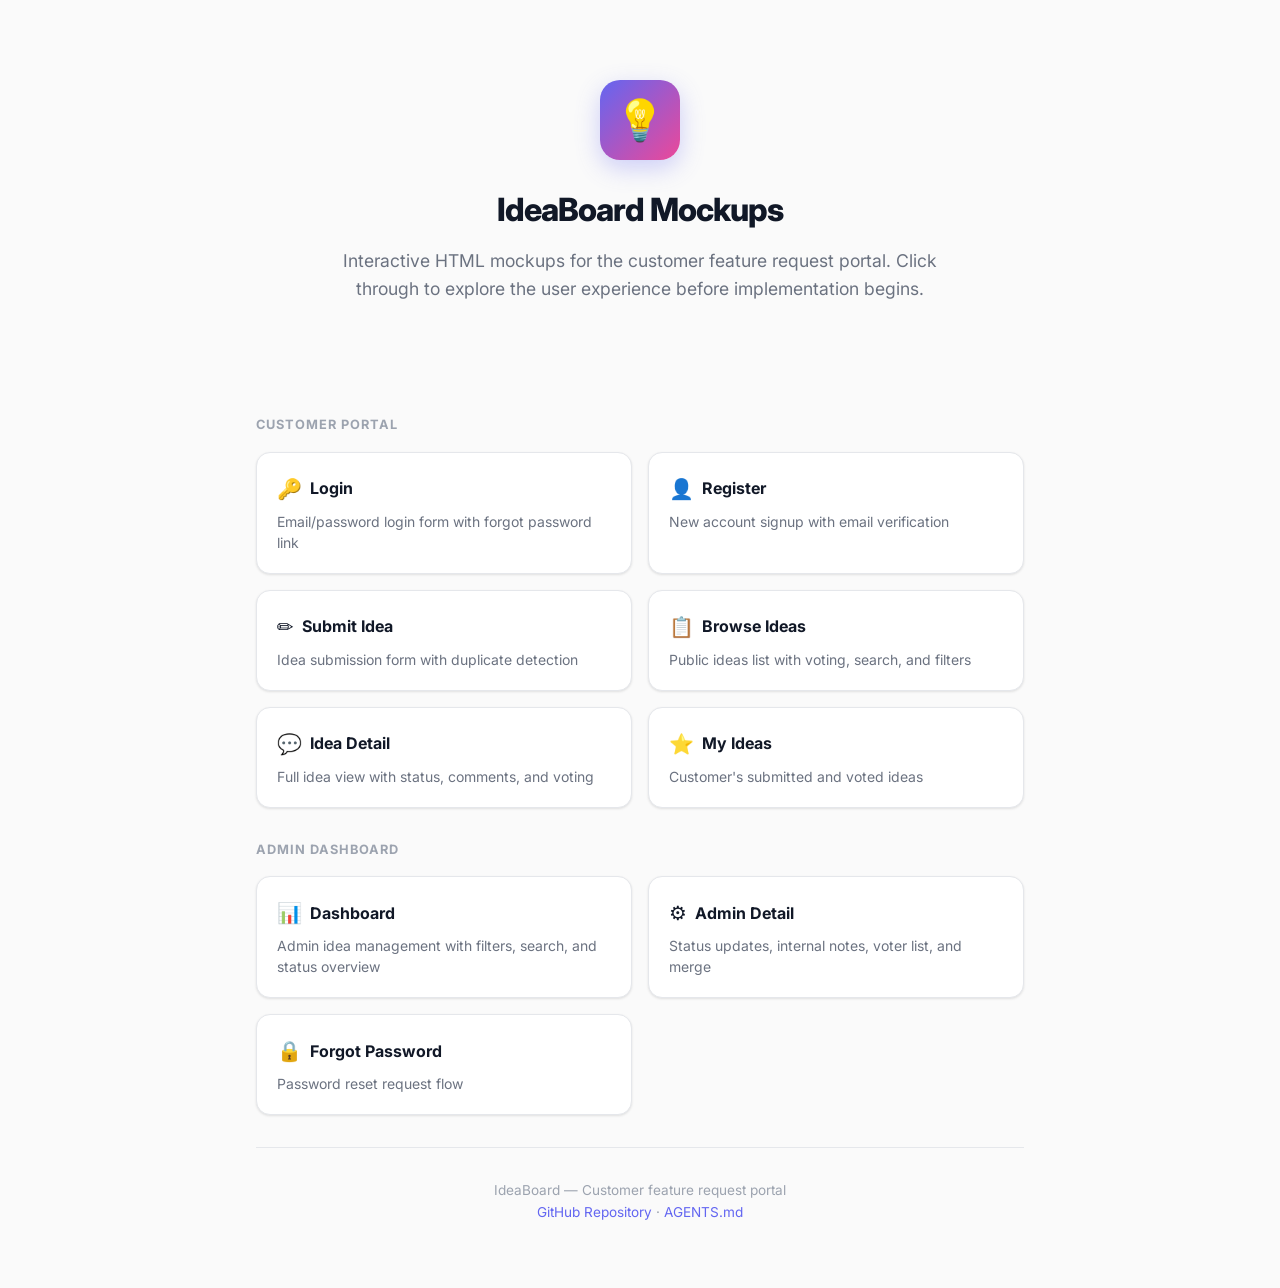
==== mockups/index.html @ 81dbdb5f "feat: add mockups landing page and fix GitHub Pages URLs - Add mockups/index.html as landing page wi" ====
<!DOCTYPE html>
<html lang="en">
<head>
    <meta charset="UTF-8">
    <meta name="viewport" content="width=device-width, initial-scale=1.0">
    <title>IdeaBoard — Mockups</title>
    <link rel="preconnect" href="https://fonts.googleapis.com">
    <link href="https://fonts.googleapis.com/css2?family=Inter:wght@400;500;600;700;800&display=swap" rel="stylesheet">
    <link rel="stylesheet" href="styles.css">
    <style>
        .hero {
            text-align: center;
            padding: 3rem 2rem;
            max-width: 700px;
            margin: 0 auto;
        }
        .hero-icon {
            width: 80px;
            height: 80px;
            background: linear-gradient(135deg, #6366f1, #ec4899);
            border-radius: 20px;
            display: flex;
            align-items: center;
            justify-content: center;
            margin: 0 auto 1.5rem;
            font-size: 2.5rem;
            color: white;
            box-shadow: 0 8px 24px rgba(99, 102, 241, 0.3);
        }
        .hero h1 {
            font-size: 2rem;
            font-weight: 800;
            letter-spacing: -0.03em;
            margin-bottom: 0.75rem;
        }
        .hero p {
            color: var(--text-secondary);
            font-size: 1.1rem;
            line-height: 1.6;
            margin-bottom: 2rem;
        }
        .section-title {
            font-size: 0.8rem;
            font-weight: 700;
            text-transform: uppercase;
            letter-spacing: 0.08em;
            color: var(--text-muted);
            margin-bottom: 1rem;
            margin-top: 2rem;
        }
        .link-grid {
            display: grid;
            grid-template-columns: repeat(auto-fill, minmax(280px, 1fr));
            gap: 1rem;
            margin-bottom: 2rem;
        }
        .link-card {
            background: var(--surface);
            border: 1px solid var(--border);
            border-radius: var(--radius-lg);
            padding: 1.25rem;
            text-decoration: none;
            color: var(--text);
            transition: all 0.2s cubic-bezier(0.4, 0, 0.2, 1);
            box-shadow: var(--shadow-sm);
        }
        .link-card:hover {
            transform: translateY(-2px);
            box-shadow: var(--shadow-lg);
            border-color: var(--primary-subtle);
        }
        .link-card-title {
            font-size: 1rem;
            font-weight: 700;
            margin-bottom: 0.375rem;
            display: flex;
            align-items: center;
            gap: 0.5rem;
        }
        .link-card-desc {
            color: var(--text-secondary);
            font-size: 0.875rem;
            line-height: 1.5;
        }
        .link-card-icon {
            font-size: 1.25rem;
        }
        .badge {
            display: inline-block;
            padding: 0.125rem 0.5rem;
            border-radius: 9999px;
            font-size: 0.7rem;
            font-weight: 600;
            text-transform: uppercase;
            letter-spacing: 0.025em;
            margin-left: 0.5rem;
        }
        .badge-customer {
            background: #dbeafe;
            color: #1d4ed8;
        }
        .badge-admin {
            background: #f3e8ff;
            color: #7c3aed;
        }
        .footer {
            text-align: center;
            padding: 2rem;
            color: var(--text-muted);
            font-size: 0.85rem;
            border-top: 1px solid var(--border);
            margin-top: 2rem;
        }
        .footer a {
            color: var(--primary);
            text-decoration: none;
        }
        .footer a:hover {
            text-decoration: underline;
        }
    </style>
</head>
<body>
    <main class="container">
        <div class="hero">
            <div class="hero-icon">💡</div>
            <h1>IdeaBoard Mockups</h1>
            <p>Interactive HTML mockups for the customer feature request portal. Click through to explore the user experience before implementation begins.</p>
        </div>

        <div class="section-title">Customer Portal</div>
        <div class="link-grid">
            <a href="login.html" class="link-card">
                <div class="link-card-title"><span class="link-card-icon">🔑</span> Login</div>
                <div class="link-card-desc">Email/password login form with forgot password link</div>
            </a>
            <a href="register.html" class="link-card">
                <div class="link-card-title"><span class="link-card-icon">👤</span> Register</div>
                <div class="link-card-desc">New account signup with email verification</div>
            </a>
            <a href="submit.html" class="link-card">
                <div class="link-card-title"><span class="link-card-icon">✏️</span> Submit Idea</div>
                <div class="link-card-desc">Idea submission form with duplicate detection</div>
            </a>
            <a href="ideas.html" class="link-card">
                <div class="link-card-title"><span class="link-card-icon">📋</span> Browse Ideas</div>
                <div class="link-card-desc">Public ideas list with voting, search, and filters</div>
            </a>
            <a href="idea-detail.html" class="link-card">
                <div class="link-card-title"><span class="link-card-icon">💬</span> Idea Detail</div>
                <div class="link-card-desc">Full idea view with status, comments, and voting</div>
            </a>
            <a href="my-ideas.html" class="link-card">
                <div class="link-card-title"><span class="link-card-icon">⭐</span> My Ideas</div>
                <div class="link-card-desc">Customer's submitted and voted ideas</div>
            </a>
        </div>

        <div class="section-title">Admin Dashboard</div>
        <div class="link-grid">
            <a href="dashboard.html" class="link-card">
                <div class="link-card-title"><span class="link-card-icon">📊</span> Dashboard</div>
                <div class="link-card-desc">Admin idea management with filters, search, and status overview</div>
            </a>
            <a href="admin-detail.html" class="link-card">
                <div class="link-card-title"><span class="link-card-icon">⚙️</span> Admin Detail</div>
                <div class="link-card-desc">Status updates, internal notes, voter list, and merge</div>
            </a>
            <a href="forgot-password.html" class="link-card">
                <div class="link-card-title"><span class="link-card-icon">🔒</span> Forgot Password</div>
                <div class="link-card-desc">Password reset request flow</div>
            </a>
        </div>

        <div class="footer">
            <p>IdeaBoard — Customer feature request portal</p>
            <p><a href="https://github.com/yoyosan/idea-board">GitHub Repository</a> · <a href="https://github.com/yoyosan/idea-board/blob/main/AGENTS.md">AGENTS.md</a></p>
        </div>
    </main>
</body>
</html>
---- mockups/styles.css ----
/* ============================================================
   IdeaBoard - Design System
   Shared styles for all mockups
   ============================================================ */

:root {
  /* Brand colors */
  --primary: #6366f1;
  --primary-hover: #4f46e5;
  --primary-light: #eef2ff;
  --primary-subtle: #c7d2fe;
  --accent: #ec4899;
  
  /* Status colors */
  --submitted: #3b82f6;
  --submitted-bg: #eff6ff;
  --review: #f59e0b;
  --review-bg: #fffbeb;
  --planned: #10b981;
  --planned-bg: #ecfdf5;
  --progress: #8b5cf6;
  --progress-bg: #f5f3ff;
  --completed: #059669;
  --completed-bg: #ecfdf5;
  --declined: #ef4444;
  --declined-bg: #fef2f2;
  
  /* Neutrals */
  --bg: #fafafa;
  --surface: #ffffff;
  --surface-hover: #f9fafb;
  --text: #111827;
  --text-secondary: #6b7280;
  --text-muted: #9ca3af;
  --border: #e5e7eb;
  --border-light: #f3f4f6;
  
  /* Special */
  --internal-bg: #fdf2f8;
  --internal-border: #fce7f3;
  --internal-text: #be185d;
  
  /* Shadows */
  --shadow-xs: 0 1px 2px rgba(0,0,0,0.05);
  --shadow-sm: 0 1px 3px rgba(0,0,0,0.07), 0 1px 2px rgba(0,0,0,0.04);
  --shadow-md: 0 4px 6px -1px rgba(0,0,0,0.07), 0 2px 4px -1px rgba(0,0,0,0.04);
  --shadow-lg: 0 10px 15px -3px rgba(0,0,0,0.07), 0 4px 6px -2px rgba(0,0,0,0.04);
  
  /* Radius */
  --radius-sm: 6px;
  --radius: 10px;
  --radius-lg: 14px;
  --radius-full: 9999px;
  
  /* Transitions */
  --transition: all 0.2s cubic-bezier(0.4, 0, 0.2, 1);
}

* {
  margin: 0;
  padding: 0;
  box-sizing: border-box;
}

body {
  font-family: 'Inter', system-ui, -apple-system, BlinkMacSystemFont, 'Segoe UI', Roboto, sans-serif;
  background: var(--bg);
  color: var(--text);
  line-height: 1.6;
  -webkit-font-smoothing: antialiased;
  -moz-osx-font-smoothing: grayscale;
}

/* Header
   ============================================================ */
.header {
  background: var(--surface);
  border-bottom: 1px solid var(--border);
  padding: 0.875rem 1.5rem;
  position: sticky;
  top: 0;
  z-index: 100;
  backdrop-filter: blur(12px);
  background: rgba(255, 255, 255, 0.85);
}
.header-inner {
  max-width: 1100px;
  margin: 0 auto;
  display: flex;
  justify-content: space-between;
  align-items: center;
}
.logo {
  font-size: 1.25rem;
  font-weight: 800;
  color: var(--text);
  text-decoration: none;
  letter-spacing: -0.025em;
  display: flex;
  align-items: center;
  gap: 0.375rem;
}
.logo-icon {
  width: 32px;
  height: 32px;
  background: linear-gradient(135deg, var(--primary), var(--accent));
  border-radius: var(--radius-sm);
  display: flex;
  align-items: center;
  justify-content: center;
  color: white;
  font-size: 1rem;
}
.logo-text span { color: var(--primary); }

/* Buttons
   ============================================================ */
.btn {
  background: var(--primary);
  color: white;
  border: none;
  padding: 0.625rem 1.25rem;
  border-radius: var(--radius-sm);
  font-size: 0.9rem;
  font-weight: 600;
  font-family: inherit;
  cursor: pointer;
  text-decoration: none;
  display: inline-flex;
  align-items: center;
  gap: 0.5rem;
  transition: var(--transition);
  box-shadow: var(--shadow-xs);
}
.btn:hover {
  background: var(--primary-hover);
  transform: translateY(-1px);
  box-shadow: var(--shadow-md);
}
.btn:active { transform: translateY(0); }

.btn-ghost {
  background: var(--surface);
  color: var(--text);
  border: 1px solid var(--border);
  box-shadow: var(--shadow-xs);
}
.btn-ghost:hover {
  background: var(--surface-hover);
  border-color: var(--primary-subtle);
}

.btn-lg {
  padding: 0.875rem 1.5rem;
  font-size: 1rem;
  width: 100%;
  justify-content: center;
}

.btn-sm {
  padding: 0.375rem 0.75rem;
  font-size: 0.85rem;
}

/* Back link
   ============================================================ */
.back-link {
  color: var(--text-secondary);
  text-decoration: none;
  font-size: 0.9rem;
  font-weight: 500;
  display: inline-flex;
  align-items: center;
  gap: 0.375rem;
  margin-bottom: 1.5rem;
  transition: var(--transition);
}
.back-link:hover { color: var(--primary); }

/* Page header
   ============================================================ */
.page-header {
  margin-bottom: 2rem;
}
.page-title {
  font-size: 1.75rem;
  font-weight: 800;
  letter-spacing: -0.025em;
  margin-bottom: 0.375rem;
}
.page-subtitle {
  color: var(--text-secondary);
  font-size: 1rem;
}

/* Card
   ============================================================ */
.card {
  background: var(--surface);
  border-radius: var(--radius-lg);
  padding: 1.75rem;
  box-shadow: var(--shadow-sm);
  border: 1px solid var(--border);
}

/* Form elements
   ============================================================ */
.form-group { margin-bottom: 1.25rem; }
.form-row { display: flex; gap: 1rem; }
.form-row .form-group { flex: 1; }

label {
  display: block;
  margin-bottom: 0.5rem;
  font-weight: 600;
  font-size: 0.875rem;
  color: var(--text);
  letter-spacing: -0.005em;
}
.required { color: var(--accent); }

input, textarea, select {
  width: 100%;
  padding: 0.75rem 1rem;
  border: 1px solid var(--border);
  border-radius: var(--radius-sm);
  font-size: 0.95rem;
  font-family: inherit;
  color: var(--text);
  background: var(--surface);
  transition: var(--transition);
}
input::placeholder, textarea::placeholder { color: var(--text-muted); }
input:focus, textarea:focus, select:focus {
  outline: none;
  border-color: var(--primary);
  box-shadow: 0 0 0 4px rgba(99, 102, 241, 0.1);
}
textarea {
  height: 130px;
  resize: vertical;
  line-height: 1.5;
}
select {
  cursor: pointer;
  appearance: none;
  background-image: url("data:image/svg+xml,%3Csvg xmlns='http://www.w3.org/2000/svg' width='16' height='16' fill='%236b7280' viewBox='0 0 16 16'%3E%3Cpath d='M7.247 11.14 2.451 5.658C1.885 5.013 2.345 4 3.204 4h9.592a1 1 0 0 1 .753 1.659l-4.796 5.48a1 1 0 0 1-1.506 0z'/%3E%3C/svg%3E");
  background-repeat: no-repeat;
  background-position: right 1rem center;
  padding-right: 2.5rem;
}
.hint {
  font-size: 0.825rem;
  color: var(--text-secondary);
  margin-top: 0.375rem;
}

/* Vote button
   ============================================================ */
.vote-btn {
  background: var(--surface);
  border: 1px solid var(--border);
  border-radius: var(--radius);
  padding: 0.625rem 0.875rem;
  cursor: pointer;
  display: flex;
  flex-direction: column;
  align-items: center;
  transition: var(--transition);
  min-width: 60px;
  font-family: inherit;
}
.vote-btn:hover {
  border-color: var(--primary);
  background: var(--primary-light);
  transform: translateY(-1px);
  box-shadow: var(--shadow-sm);
}
.vote-btn:hover .vote-arrow { color: var(--primary); }
.vote-btn:hover .vote-count { color: var(--primary); }
.vote-btn.voted {
  background: var(--primary);
  border-color: var(--primary);
  color: white;
  box-shadow: var(--shadow-sm);
}
.vote-btn.voted .vote-arrow { color: white; }
.vote-btn.voted .vote-count { color: white; }
.vote-arrow {
  font-size: 0.875rem;
  color: var(--text-muted);
  line-height: 1;
  margin-bottom: 0.125rem;
  transition: var(--transition);
}
.vote-count {
  font-size: 1rem;
  font-weight: 700;
  color: var(--text);
  transition: var(--transition);
}

/* Status badges
   ============================================================ */
.status {
  padding: 0.25rem 0.75rem;
  border-radius: var(--radius-full);
  font-weight: 600;
  font-size: 0.75rem;
  text-transform: uppercase;
  letter-spacing: 0.03em;
  display: inline-block;
}
.status-submitted { background: var(--submitted-bg); color: var(--submitted); }
.status-review    { background: var(--review-bg); color: var(--review); }
.status-planned   { background: var(--planned-bg); color: var(--planned); }
.status-progress  { background: var(--progress-bg); color: var(--progress); }
.status-completed { background: var(--completed-bg); color: var(--completed); }
.status-declined  { background: var(--declined-bg); color: var(--declined); }

/* Category badge
   ============================================================ */
.category-badge {
  display: inline-flex;
  align-items: center;
  gap: 0.375rem;
  padding: 0.25rem 0.75rem;
  background: var(--border-light);
  color: var(--text-secondary);
  border-radius: var(--radius-full);
  font-size: 0.75rem;
  font-weight: 600;
}

/* Comment role badges
   ============================================================ */
.role {
  padding: 0.125rem 0.5rem;
  border-radius: var(--radius-full);
  font-size: 0.7rem;
  font-weight: 700;
  text-transform: uppercase;
  letter-spacing: 0.03em;
}
.role-customer { background: #dbeafe; color: #1d4ed8; }
.role-admin    { background: #f3e8ff; color: #7c3aed; }
.role-internal { background: #fce7f3; color: var(--internal-text); }

/* Timeline
   ============================================================ */
.timeline {
  position: relative;
  padding-left: 1.75rem;
}
.timeline::before {
  content: '';
  position: absolute;
  left: 6px;
  top: 8px;
  bottom: 0;
  width: 2px;
  background: var(--border);
}
.timeline-item {
  position: relative;
  margin-bottom: 1.25rem;
}
.timeline-item:last-child { margin-bottom: 0; }
.timeline-item::before {
  content: '';
  position: absolute;
  left: -1.75rem;
  top: 6px;
  background: var(--primary);
  width: 14px;
  height: 14px;
  border-radius: 50%;
  border: 3px solid var(--surface);
  box-shadow: 0 0 0 1px var(--border);
}
.timeline-status { font-weight: 600; color: var(--text); font-size: 0.95rem; }
.timeline-date { font-size: 0.85rem; color: var(--text-secondary); }

/* Comment
   ============================================================ */
.comment {
  padding: 1rem 1.25rem;
  border-radius: var(--radius);
  margin-bottom: 0.75rem;
  border: 1px solid var(--border);
}
.comment.public { background: var(--border-light); }
.comment.internal {
  background: var(--internal-bg);
  border-color: var(--internal-border);
}
.comment-meta {
  font-size: 0.85rem;
  margin-bottom: 0.5rem;
  display: flex;
  align-items: center;
  gap: 0.5rem;
  flex-wrap: wrap;
}
.comment-author { font-weight: 600; color: var(--text); }
.comment-time { color: var(--text-muted); }
.comment-text { color: var(--text); line-height: 1.6; }

/* Container
   ============================================================ */
.container {
  max-width: 800px;
  margin: 2rem auto;
  padding: 0 1rem;
}
.container-wide { max-width: 1100px; }
.container-narrow { max-width: 640px; }

/* Footer text
   ============================================================ */
.footer-text {
  text-align: center;
  margin-top: 1.5rem;
  color: var(--text-secondary);
  font-size: 0.85rem;
}
.footer-text a { color: var(--primary); text-decoration: none; font-weight: 500; }
.footer-text a:hover { text-decoration: underline; }

/* Responsive
   ============================================================ */
@media (max-width: 768px) {
  .form-row { flex-direction: column; gap: 0; }
  .page-title { font-size: 1.5rem; }
}
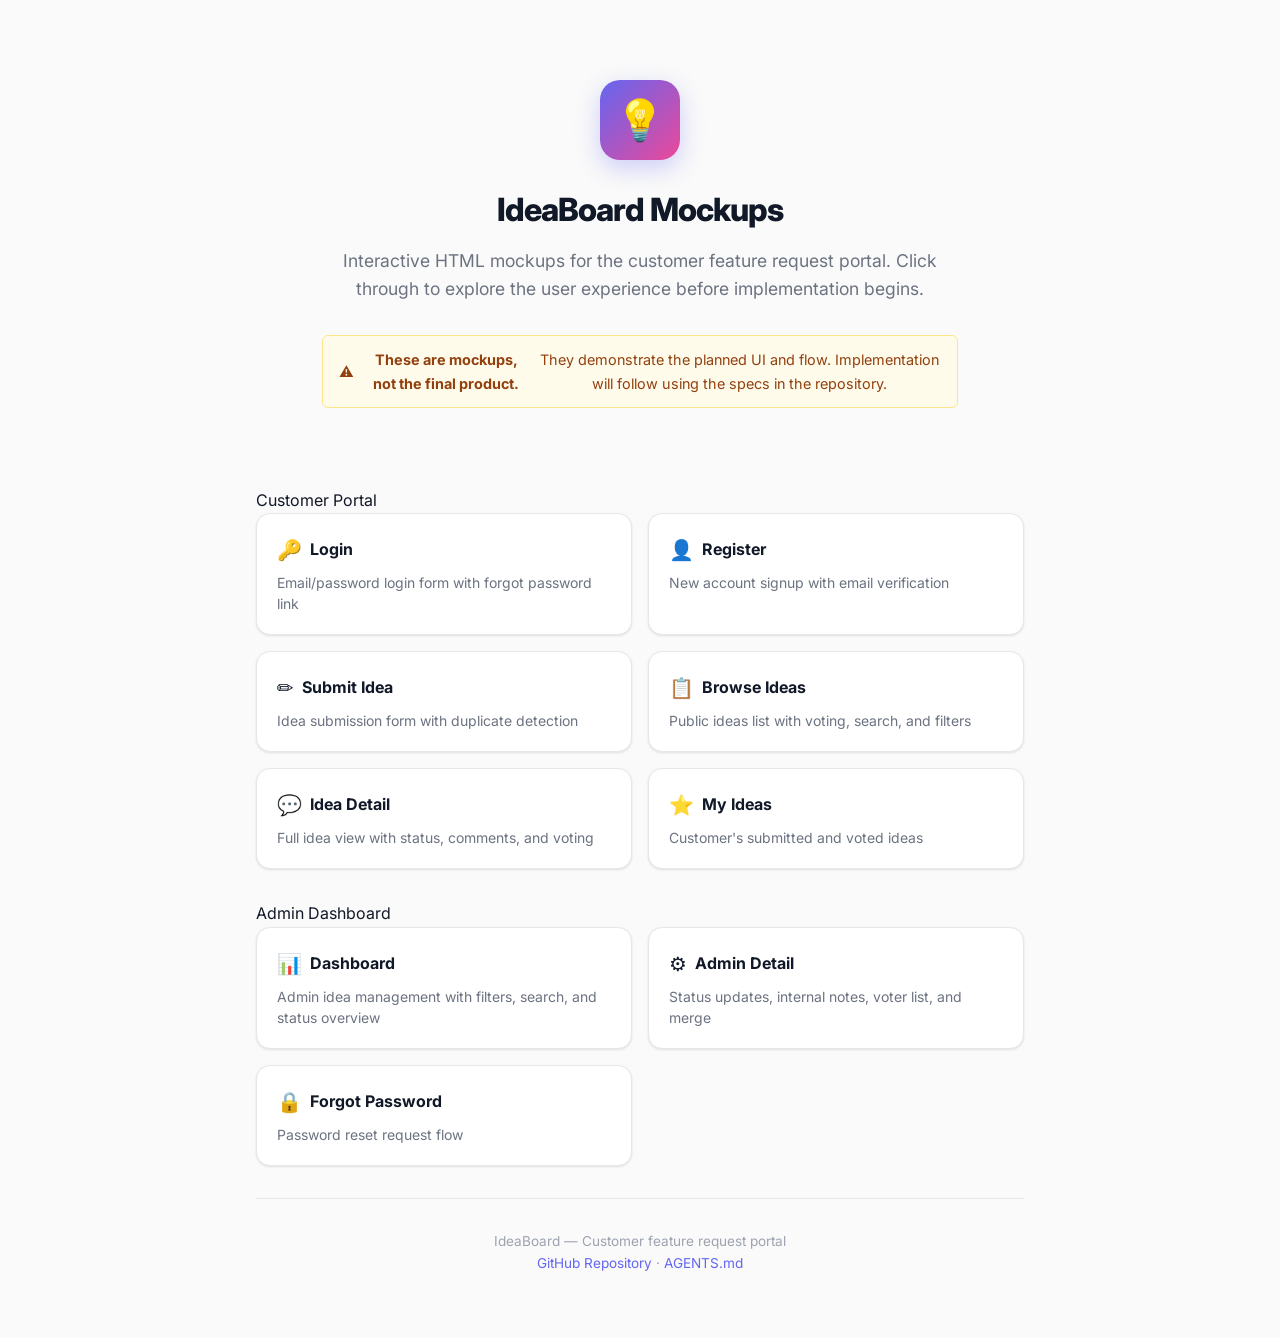
==== commit 78252258: "docs: clarify mockups are not final product - Add disclaimer to mockups landing page (yellow banner)" ====
--- a/mockups/index.html
+++ b/mockups/index.html
@@ -38,6 +38,19 @@
             font-size: 1.1rem;
             line-height: 1.6;
             margin-bottom: 2rem;
+        }
+        .disclaimer {
+            background: #fffbeb;
+            border: 1px solid #fde68a;
+            border-radius: var(--radius-sm);
+            padding: 0.75rem 1rem;
+            margin-bottom: 2rem;
+            font-size: 0.9rem;
+            color: #92400e;
+            display: flex;
+            align-items: center;
+            gap: 0.5rem;
+        }
         }
         .section-title {
             font-size: 0.8rem;
@@ -126,6 +139,9 @@
             <div class="hero-icon">💡</div>
             <h1>IdeaBoard Mockups</h1>
             <p>Interactive HTML mockups for the customer feature request portal. Click through to explore the user experience before implementation begins.</p>
+            <div class="disclaimer">
+                ⚠️ <strong>These are mockups, not the final product.</strong> They demonstrate the planned UI and flow. Implementation will follow using the specs in the repository.
+            </div>
         </div>
 
         <div class="section-title">Customer Portal</div>
